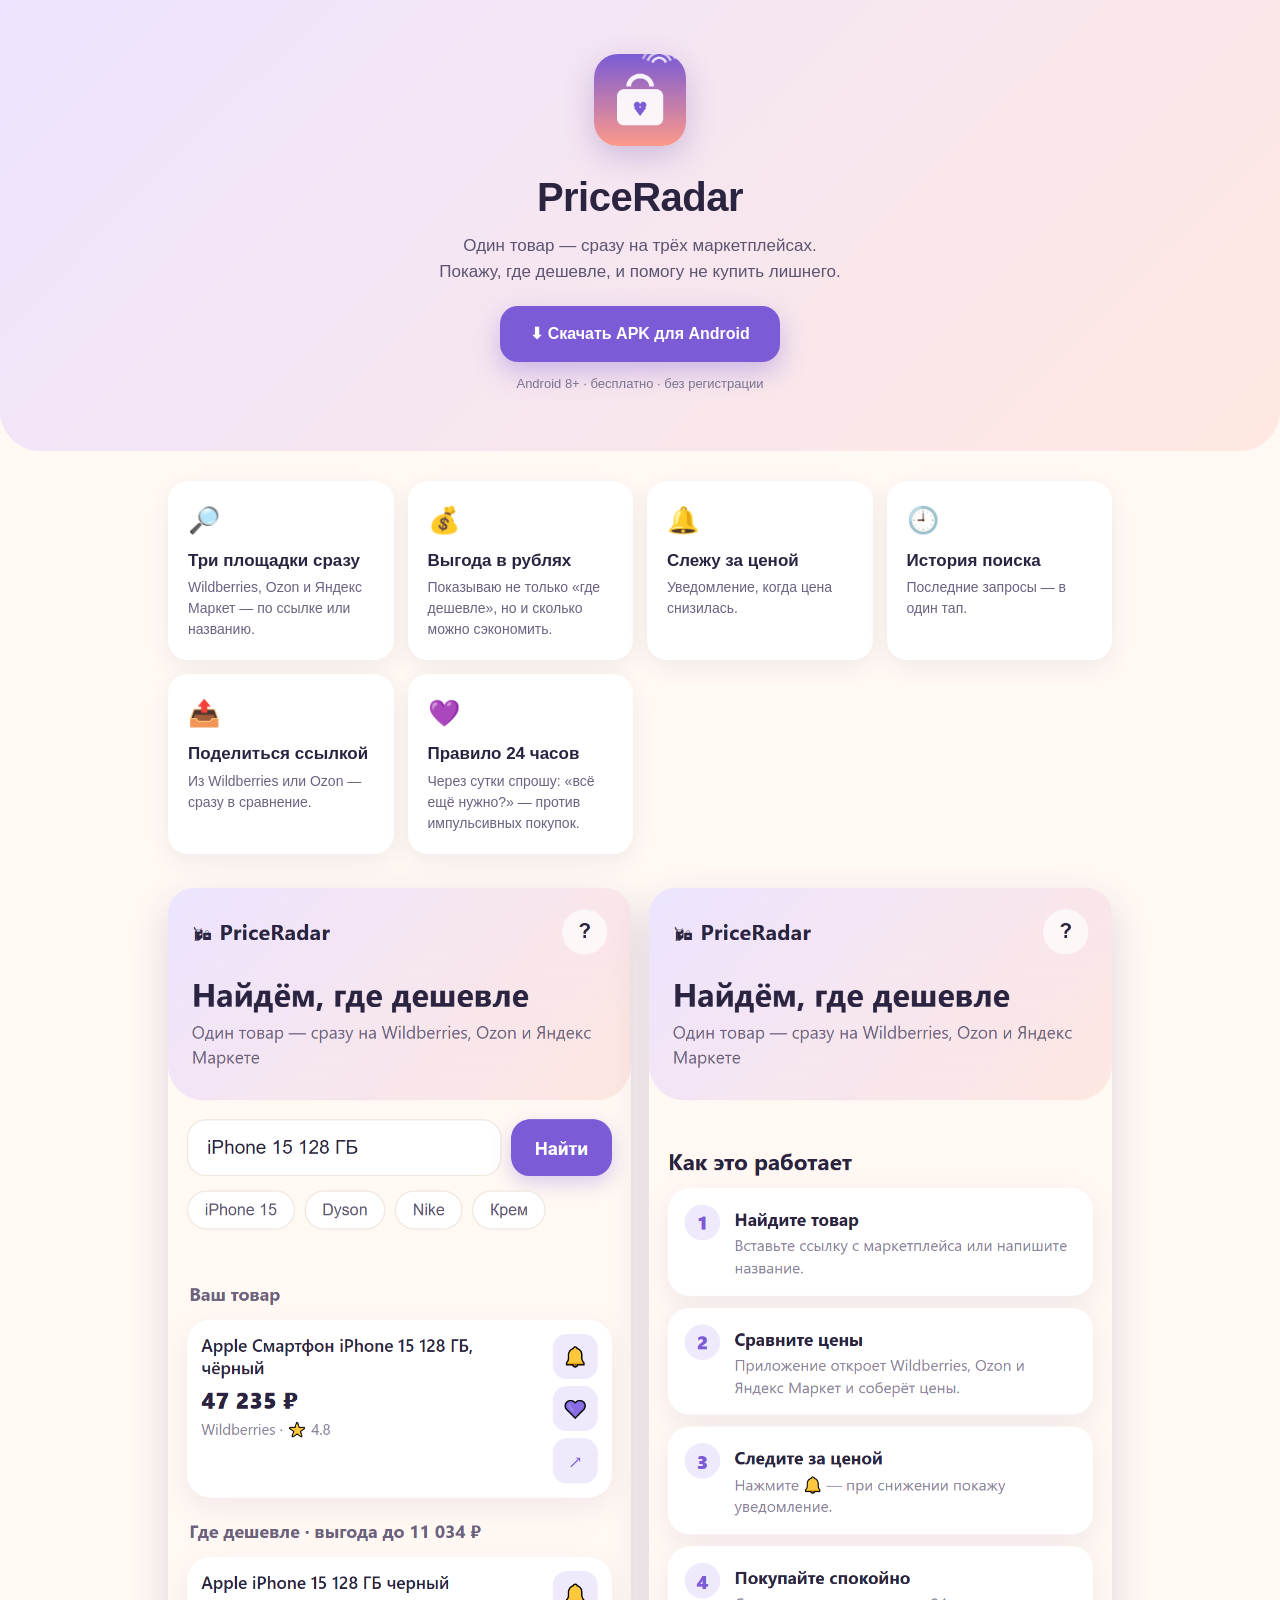
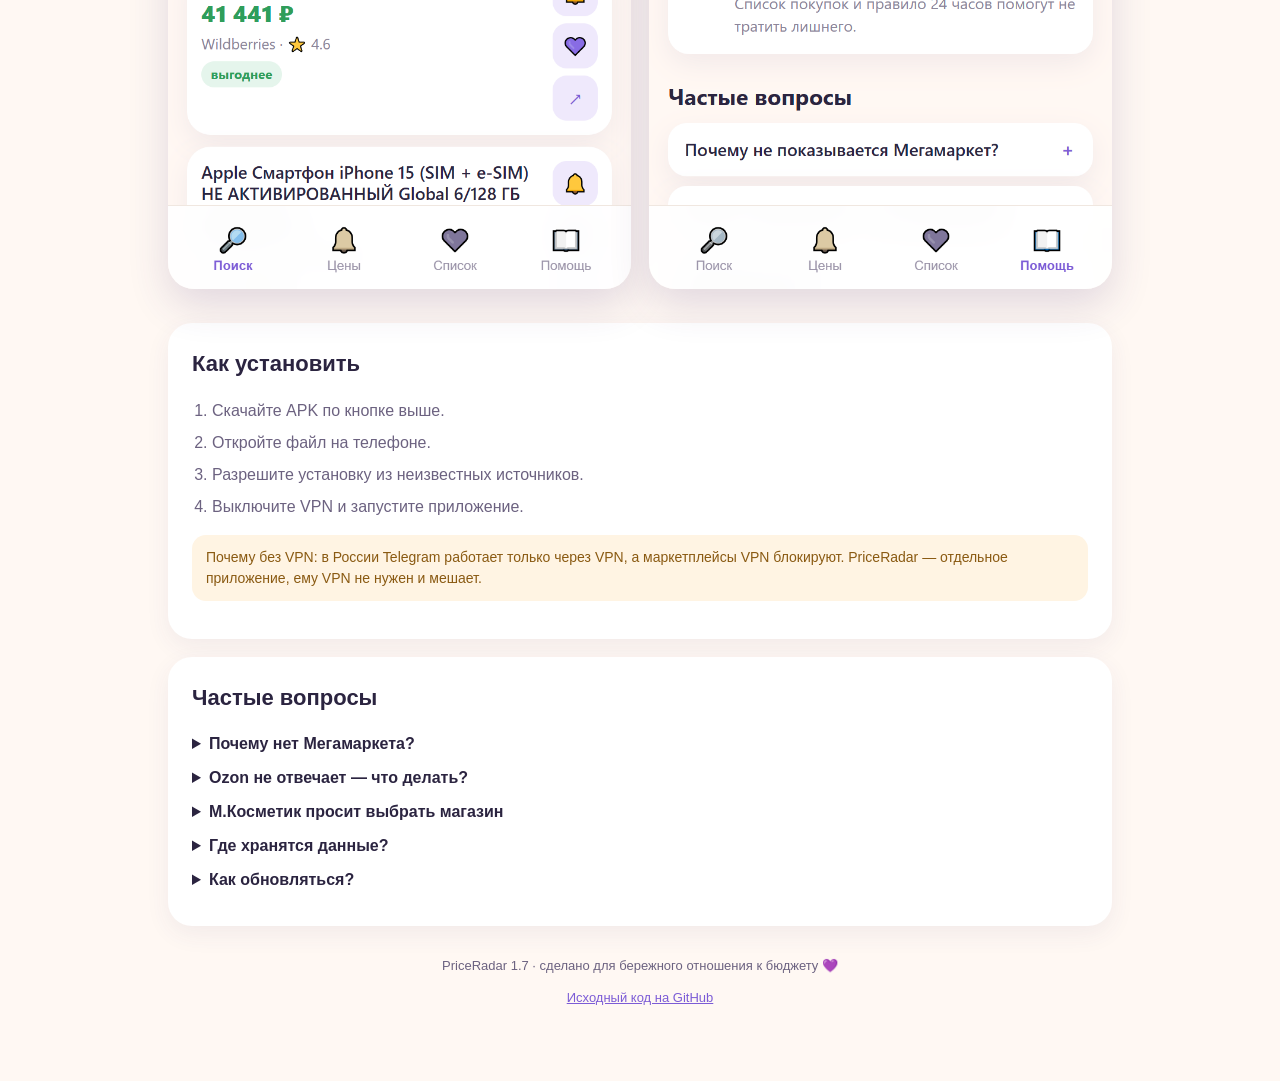
==== docs/index.html @ d528f44a "PriceRadar 1.7: ручная проверка площадки как fallback" ====
<!DOCTYPE html>
<html lang="ru">
<head>
  <meta charset="UTF-8">
  <meta name="viewport" content="width=device-width, initial-scale=1">
  <title>PriceRadar — где дешевле, без лишних покупок</title>
  <meta name="description" content="Сравнение цен на Wildberries, Ozon и Яндекс Маркете с телефона. Без сервера, без VPN, с правилом 24 часов.">
  <meta property="og:title" content="PriceRadar — где дешевле">
  <meta property="og:description" content="Сравнение цен на Wildberries, Ozon и Яндекс Маркете с телефона. Без сервера и VPN.">
  <meta property="og:image" content="icon.png">
  <link rel="icon" href="icon.png">
  <link rel="stylesheet" href="style.css">
</head>
<body>
  <header class="hero">
    <img src="icon.png" alt="" class="icon">
    <h1>PriceRadar</h1>
    <p class="tagline">Один товар — сразу на трёх маркетплейсах.<br>Покажу, где дешевле, и помогу не купить лишнего.</p>
    <a class="download" href="https://github.com/luckyvoron-tech/priceradar/releases/latest/download/PriceRadar.apk">
      ⬇ Скачать APK для Android
    </a>
    <p class="small">Android 8+ · бесплатно · без регистрации</p>
  </header>

  <main>
    <section class="features">
      <div class="feature"><span>🔎</span><h3>Три площадки сразу</h3><p>Wildberries, Ozon и Яндекс Маркет — по ссылке или названию.</p></div>
      <div class="feature"><span>💰</span><h3>Выгода в рублях</h3><p>Показываю не только «где дешевле», но и сколько можно сэкономить.</p></div>
      <div class="feature"><span>🔔</span><h3>Слежу за ценой</h3><p>Уведомление, когда цена снизилась.</p></div>
      <div class="feature"><span>🕘</span><h3>История поиска</h3><p>Последние запросы — в один тап.</p></div>
      <div class="feature"><span>📤</span><h3>Поделиться ссылкой</h3><p>Из Wildberries или Ozon — сразу в сравнение.</p></div>
      <div class="feature"><span>💜</span><h3>Правило 24 часов</h3><p>Через сутки спрошу: «всё ещё нужно?» — против импульсивных покупок.</p></div>
    </section>

    <section class="shots">
      <img src="screen-search.png" alt="Поиск и сравнение цен">
      <img src="screen-help.png" alt="Инструкция и FAQ">
    </section>

    <section class="how">
      <h2>Как установить</h2>
      <ol>
        <li>Скачайте APK по кнопке выше.</li>
        <li>Откройте файл на телефоне.</li>
        <li>Разрешите установку из неизвестных источников.</li>
        <li>Выключите VPN и запустите приложение.</li>
      </ol>
      <p class="note">Почему без VPN: в России Telegram работает только через VPN, а маркетплейсы VPN блокируют. PriceRadar — отдельное приложение, ему VPN не нужен и мешает.</p>
    </section>

    <section class="faq">
      <h2>Частые вопросы</h2>
      <details><summary>Почему нет Мегамаркета?</summary><p>Он почти всегда отдаёт капчу. Показываю только площадки, которые ответили.</p></details>
      <details><summary>Ozon не отвечает — что делать?</summary><p>У Ozon бывает антибот. Подождите минуту или вставьте прямую ссылку на товар.</p></details>
      <details><summary>М.Косметик просит выбрать магазин</summary><p>Цены и наличие зависят от магазина. В приложении: «Помощь» → «Выбрать магазин», укажите ближайший — приложение запомнит.</p></details>
      <details><summary>Где хранятся данные?</summary><p>Только на телефоне. Нет аккаунта, сервера и аналитики.</p></details>
      <details><summary>Как обновляться?</summary><p>Скачайте новый APK с этой страницы — данные сохранятся, ключ подписи тот же.</p></details>
    </section>

    <footer>
      <p>PriceRadar 1.7 · сделано для бережного отношения к бюджету 💜</p>
      <p><a href="https://github.com/luckyvoron-tech/priceradar">Исходный код на GitHub</a></p>
    </footer>
  </main>
</body>
</html>
---- docs/style.css ----
:root {
  --ink: #2B2440;
  --muted: #6C6280;
  --bg: #FFF8F3;
  --primary: #7C5CD6;
  --accent: #FF9A8B;
  --card: #fff;
}
* { box-sizing: border-box; }
body {
  margin: 0;
  background: var(--bg);
  color: var(--ink);
  font-family: -apple-system, BlinkMacSystemFont, "Segoe UI", Roboto, Arial, sans-serif;
  line-height: 1.5;
}
.hero {
  text-align: center;
  padding: 54px 20px 44px;
  background: linear-gradient(135deg, #EDE4FF 0%, #FFE8E1 100%);
  border-radius: 0 0 40px 40px;
}
.icon { width: 92px; height: 92px; border-radius: 24px; box-shadow: 0 10px 30px rgba(90, 60, 160, .25); }
h1 { margin: 14px 0 6px; font-size: 40px; letter-spacing: -.5px; }
.tagline { margin: 0 auto 22px; max-width: 520px; color: #5C5470; font-size: 17px; }
.download {
  display: inline-block;
  background: var(--primary);
  color: #fff;
  text-decoration: none;
  font-weight: 700;
  padding: 16px 30px;
  border-radius: 18px;
  box-shadow: 0 10px 26px rgba(124, 92, 214, .35);
}
.download:active { transform: scale(.98); }
.small { color: #7C7390; font-size: 13px; margin-top: 12px; }

main { max-width: 980px; margin: 0 auto; padding: 30px 18px 60px; }
.features {
  display: grid;
  grid-template-columns: repeat(auto-fit, minmax(210px, 1fr));
  gap: 14px;
}
.feature {
  background: var(--card);
  border-radius: 20px;
  padding: 20px;
  box-shadow: 0 8px 24px rgba(70, 50, 120, .07);
}
.feature span { font-size: 26px; }
.feature h3 { margin: 8px 0 4px; font-size: 17px; }
.feature p { margin: 0; color: var(--muted); font-size: 14px; }

.shots {
  display: grid;
  grid-template-columns: repeat(auto-fit, minmax(240px, 1fr));
  gap: 18px;
  margin: 34px 0;
}
.shots img {
  width: 100%;
  border-radius: 26px;
  box-shadow: 0 16px 40px rgba(70, 50, 120, .16);
}

.how, .faq { background: #fff; border-radius: 24px; padding: 24px; margin: 18px 0; box-shadow: 0 8px 24px rgba(70, 50, 120, .07); }
h2 { margin-top: 0; font-size: 22px; }
.how ol { padding-left: 20px; color: var(--muted); }
.how li { margin: 8px 0; }
.note { background: #FFF4E3; color: #8A5A12; padding: 12px 14px; border-radius: 14px; font-size: 14px; }
details { margin: 10px 0; }
summary { font-weight: 600; cursor: pointer; }
details p { color: var(--muted); margin: 6px 0 0; font-size: 14px; }

footer { text-align: center; color: var(--muted); font-size: 13px; margin-top: 30px; }
footer a { color: var(--primary); }
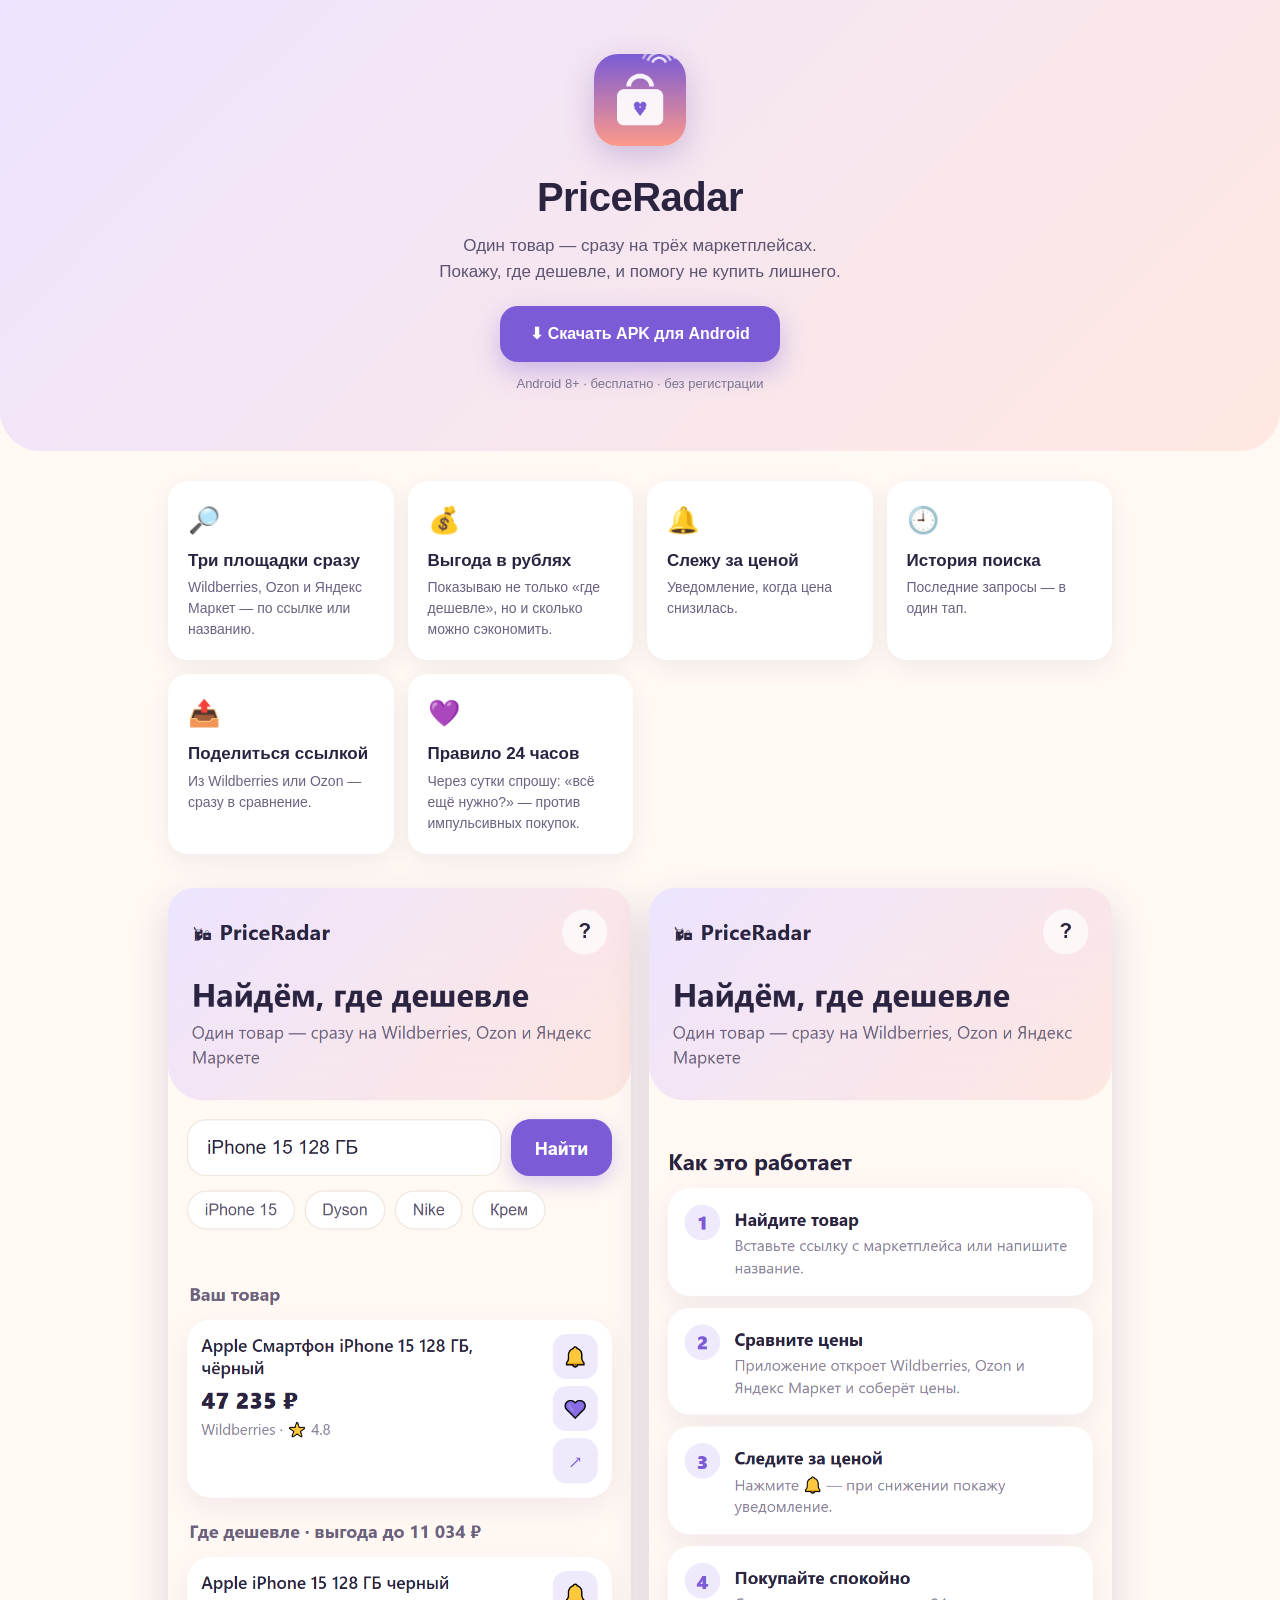
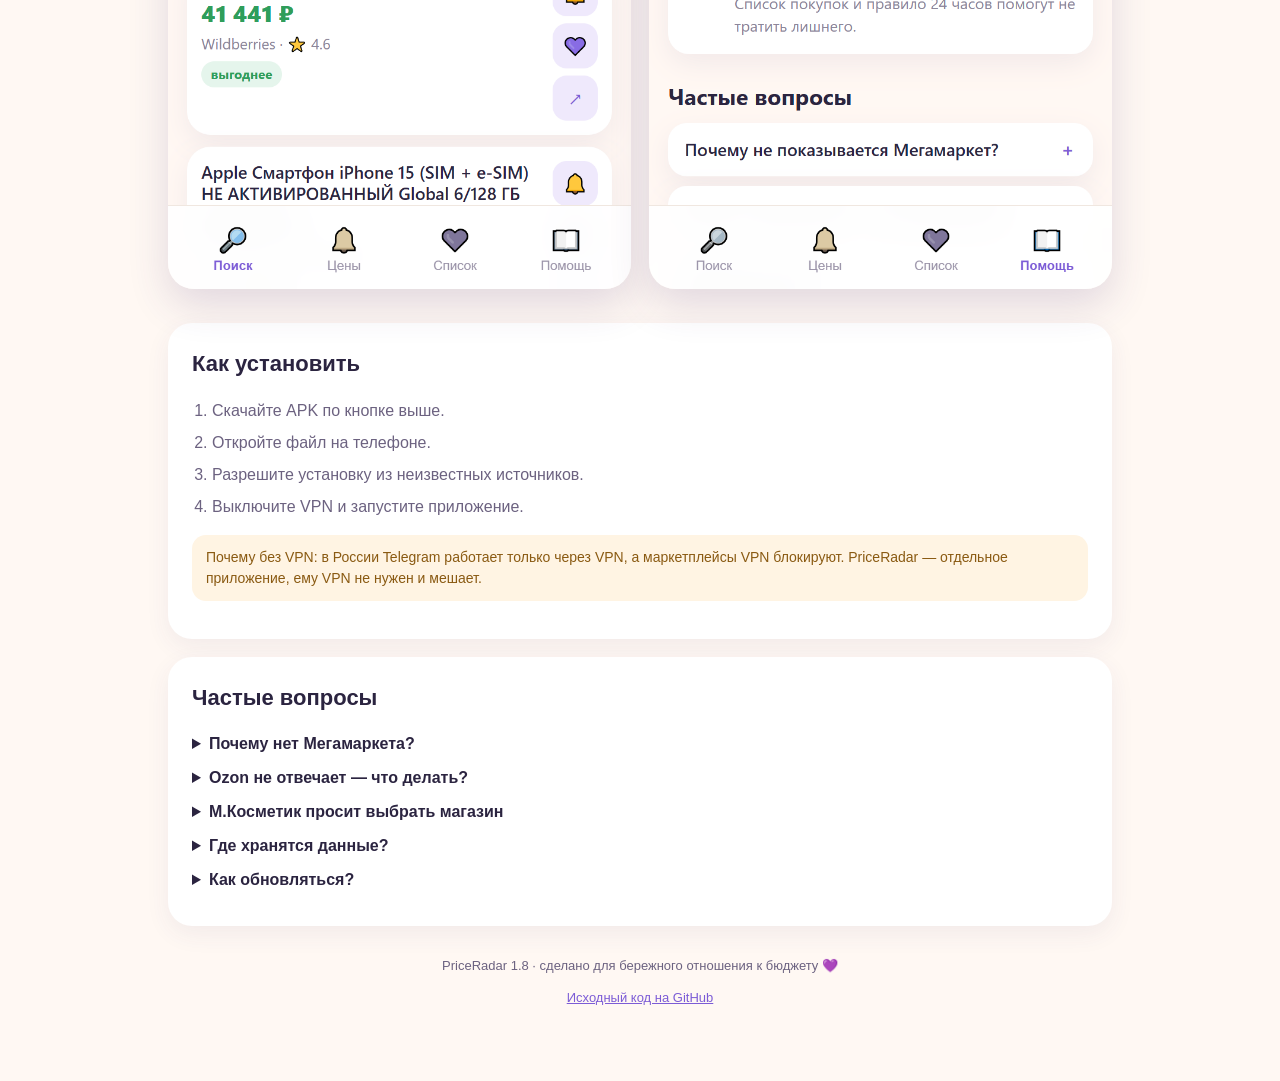
==== commit 533870a0: "PriceRadar 1.8: видимый WebView с мобильным UA, × всегда виден" ====
--- a/docs/index.html
+++ b/docs/index.html
@@ -58,7 +58,7 @@
     </section>
 
     <footer>
-      <p>PriceRadar 1.7 · сделано для бережного отношения к бюджету 💜</p>
+      <p>PriceRadar 1.8 · сделано для бережного отношения к бюджету 💜</p>
       <p><a href="https://github.com/luckyvoron-tech/priceradar">Исходный код на GitHub</a></p>
     </footer>
   </main>
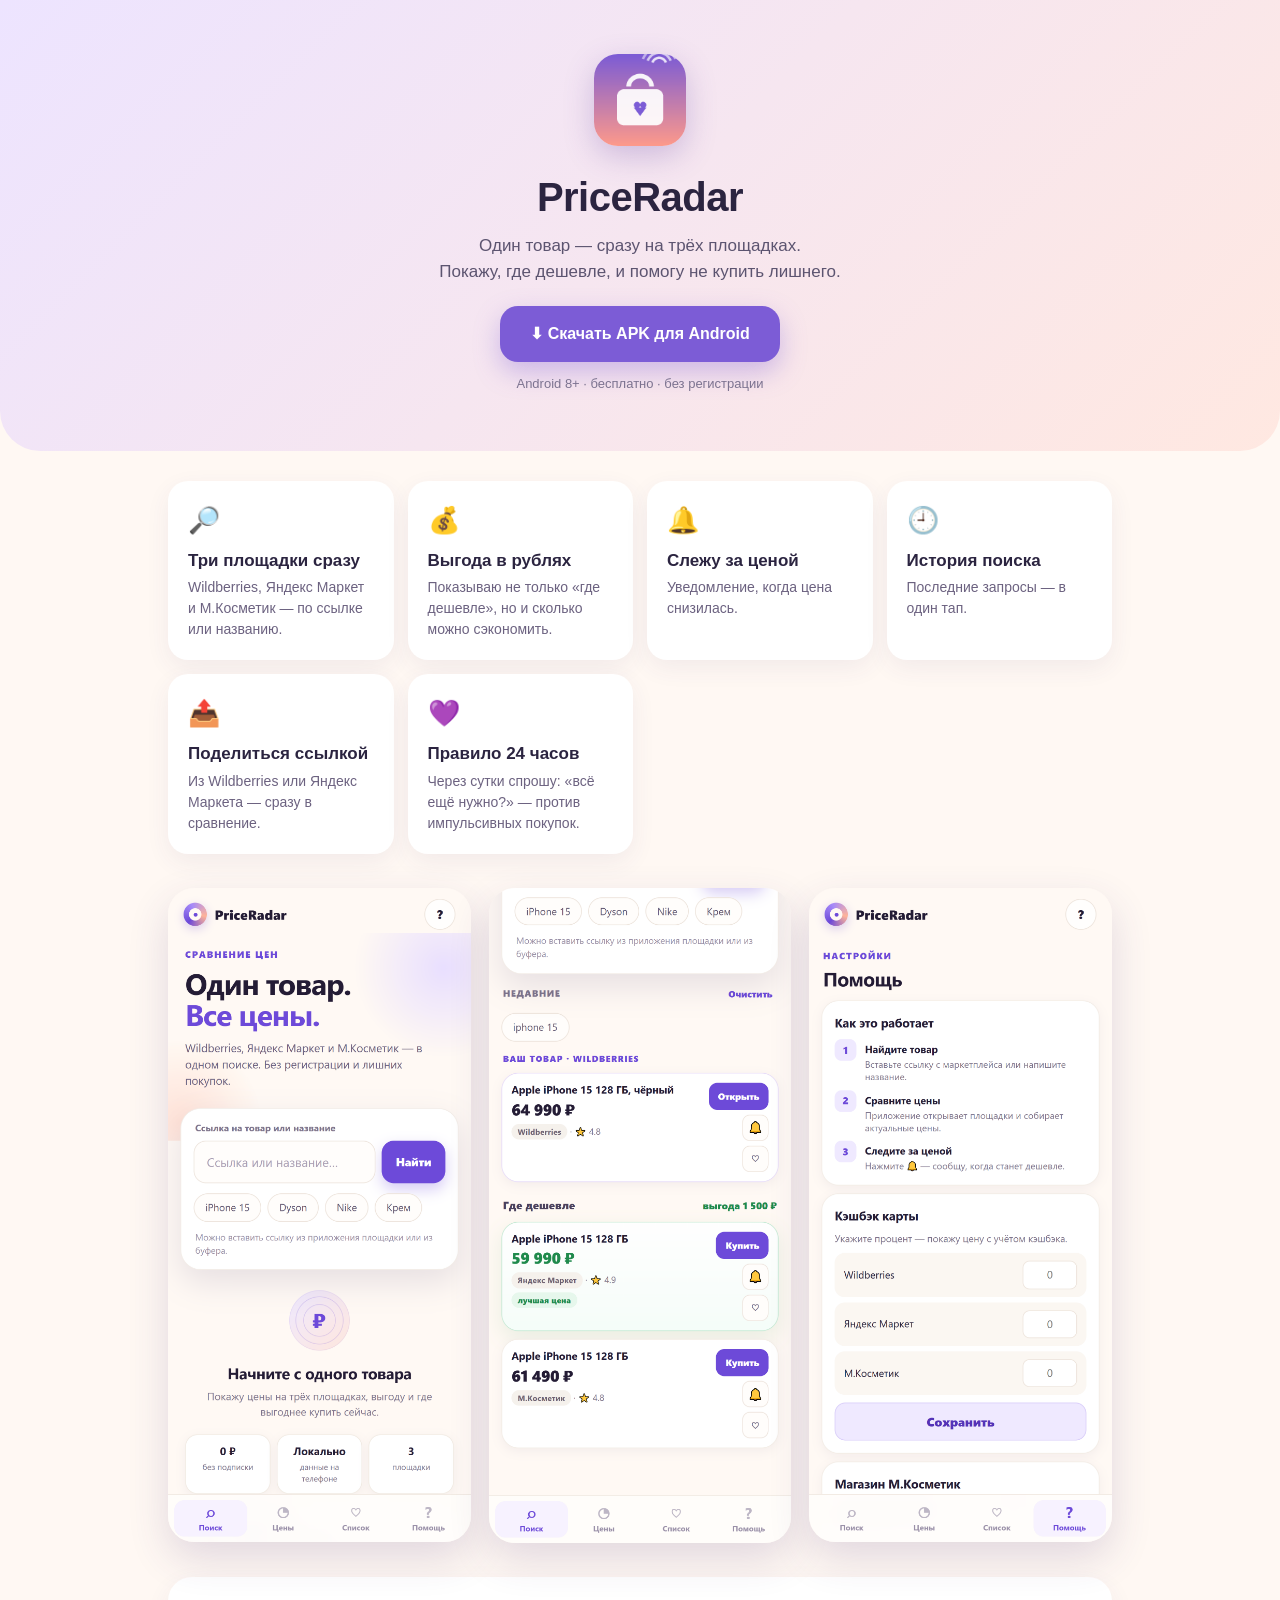
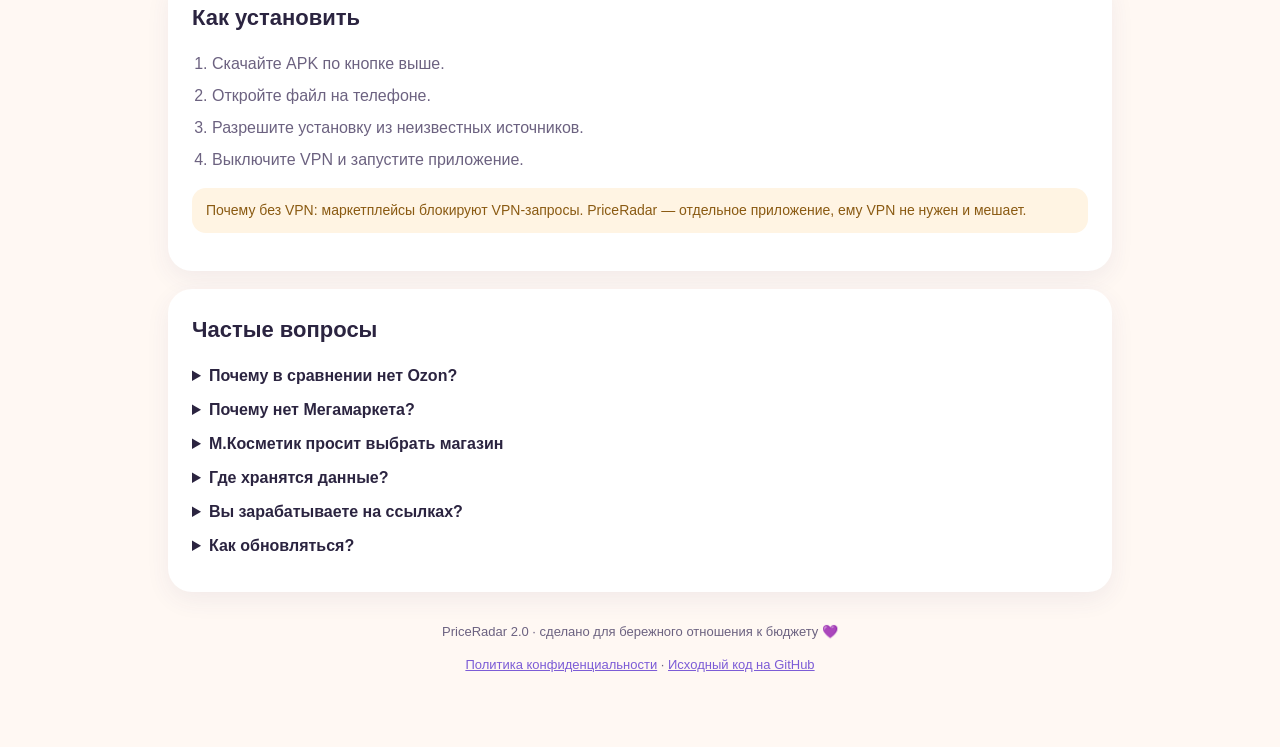
==== commit e194bbe1: "PriceRadar 2.0: публичный редизайн, партнёрский слой, политика" ====
--- a/docs/index.html
+++ b/docs/index.html
@@ -4,9 +4,9 @@
   <meta charset="UTF-8">
   <meta name="viewport" content="width=device-width, initial-scale=1">
   <title>PriceRadar — где дешевле, без лишних покупок</title>
-  <meta name="description" content="Сравнение цен на Wildberries, Ozon и Яндекс Маркете с телефона. Без сервера, без VPN, с правилом 24 часов.">
+  <meta name="description" content="Сравнение цен на Wildberries, Яндекс Маркете и М.Косметик с телефона. Без регистрации, сервера и VPN.">
   <meta property="og:title" content="PriceRadar — где дешевле">
-  <meta property="og:description" content="Сравнение цен на Wildberries, Ozon и Яндекс Маркете с телефона. Без сервера и VPN.">
+  <meta property="og:description" content="Один товар — сразу на трёх площадках. Сравнение цен, слежение и список желаний.">
   <meta property="og:image" content="icon.png">
   <link rel="icon" href="icon.png">
   <link rel="stylesheet" href="style.css">
@@ -15,7 +15,7 @@
   <header class="hero">
     <img src="icon.png" alt="" class="icon">
     <h1>PriceRadar</h1>
-    <p class="tagline">Один товар — сразу на трёх маркетплейсах.<br>Покажу, где дешевле, и помогу не купить лишнего.</p>
+    <p class="tagline">Один товар — сразу на трёх площадках.<br>Покажу, где дешевле, и помогу не купить лишнего.</p>
     <a class="download" href="https://github.com/luckyvoron-tech/priceradar/releases/latest/download/PriceRadar.apk">
       ⬇ Скачать APK для Android
     </a>
@@ -24,17 +24,18 @@
 
   <main>
     <section class="features">
-      <div class="feature"><span>🔎</span><h3>Три площадки сразу</h3><p>Wildberries, Ozon и Яндекс Маркет — по ссылке или названию.</p></div>
+      <div class="feature"><span>🔎</span><h3>Три площадки сразу</h3><p>Wildberries, Яндекс Маркет и М.Косметик — по ссылке или названию.</p></div>
       <div class="feature"><span>💰</span><h3>Выгода в рублях</h3><p>Показываю не только «где дешевле», но и сколько можно сэкономить.</p></div>
       <div class="feature"><span>🔔</span><h3>Слежу за ценой</h3><p>Уведомление, когда цена снизилась.</p></div>
       <div class="feature"><span>🕘</span><h3>История поиска</h3><p>Последние запросы — в один тап.</p></div>
-      <div class="feature"><span>📤</span><h3>Поделиться ссылкой</h3><p>Из Wildberries или Ozon — сразу в сравнение.</p></div>
+      <div class="feature"><span>📤</span><h3>Поделиться ссылкой</h3><p>Из Wildberries или Яндекс Маркета — сразу в сравнение.</p></div>
       <div class="feature"><span>💜</span><h3>Правило 24 часов</h3><p>Через сутки спрошу: «всё ещё нужно?» — против импульсивных покупок.</p></div>
     </section>
 
     <section class="shots">
-      <img src="screen-search.png" alt="Поиск и сравнение цен">
-      <img src="screen-help.png" alt="Инструкция и FAQ">
+      <img src="screen-home.png" alt="Главный экран PriceRadar">
+      <img src="screen-results.png" alt="Сравнение цен">
+      <img src="screen-help.png" alt="Помощь и настройки">
     </section>
 
     <section class="how">
@@ -45,21 +46,22 @@
         <li>Разрешите установку из неизвестных источников.</li>
         <li>Выключите VPN и запустите приложение.</li>
       </ol>
-      <p class="note">Почему без VPN: в России Telegram работает только через VPN, а маркетплейсы VPN блокируют. PriceRadar — отдельное приложение, ему VPN не нужен и мешает.</p>
+      <p class="note">Почему без VPN: маркетплейсы блокируют VPN-запросы. PriceRadar — отдельное приложение, ему VPN не нужен и мешает.</p>
     </section>
 
     <section class="faq">
       <h2>Частые вопросы</h2>
+      <details><summary>Почему в сравнении нет Ozon?</summary><p>Ozon блокирует автоматические запросы из приложения. Ссылку на Ozon можно открыть, но сравнение временно недоступно — работаем над партнёрским источником цен.</p></details>
       <details><summary>Почему нет Мегамаркета?</summary><p>Он почти всегда отдаёт капчу. Показываю только площадки, которые ответили.</p></details>
-      <details><summary>Ozon не отвечает — что делать?</summary><p>У Ozon бывает антибот. Подождите минуту или вставьте прямую ссылку на товар.</p></details>
       <details><summary>М.Косметик просит выбрать магазин</summary><p>Цены и наличие зависят от магазина. В приложении: «Помощь» → «Выбрать магазин», укажите ближайший — приложение запомнит.</p></details>
       <details><summary>Где хранятся данные?</summary><p>Только на телефоне. Нет аккаунта, сервера и аналитики.</p></details>
+      <details><summary>Вы зарабатываете на ссылках?</summary><p>Если в приложении появятся партнёрские ссылки, цена для вас не изменится, а ссылки будут помечены. Сейчас сравнение и переходы идут напрямую на площадки.</p></details>
       <details><summary>Как обновляться?</summary><p>Скачайте новый APK с этой страницы — данные сохранятся, ключ подписи тот же.</p></details>
     </section>
 
     <footer>
-      <p>PriceRadar 1.8 · сделано для бережного отношения к бюджету 💜</p>
-      <p><a href="https://github.com/luckyvoron-tech/priceradar">Исходный код на GitHub</a></p>
+      <p>PriceRadar 2.0 · сделано для бережного отношения к бюджету 💜</p>
+      <p><a href="privacy.html">Политика конфиденциальности</a> · <a href="https://github.com/luckyvoron-tech/priceradar">Исходный код на GitHub</a></p>
     </footer>
   </main>
 </body>
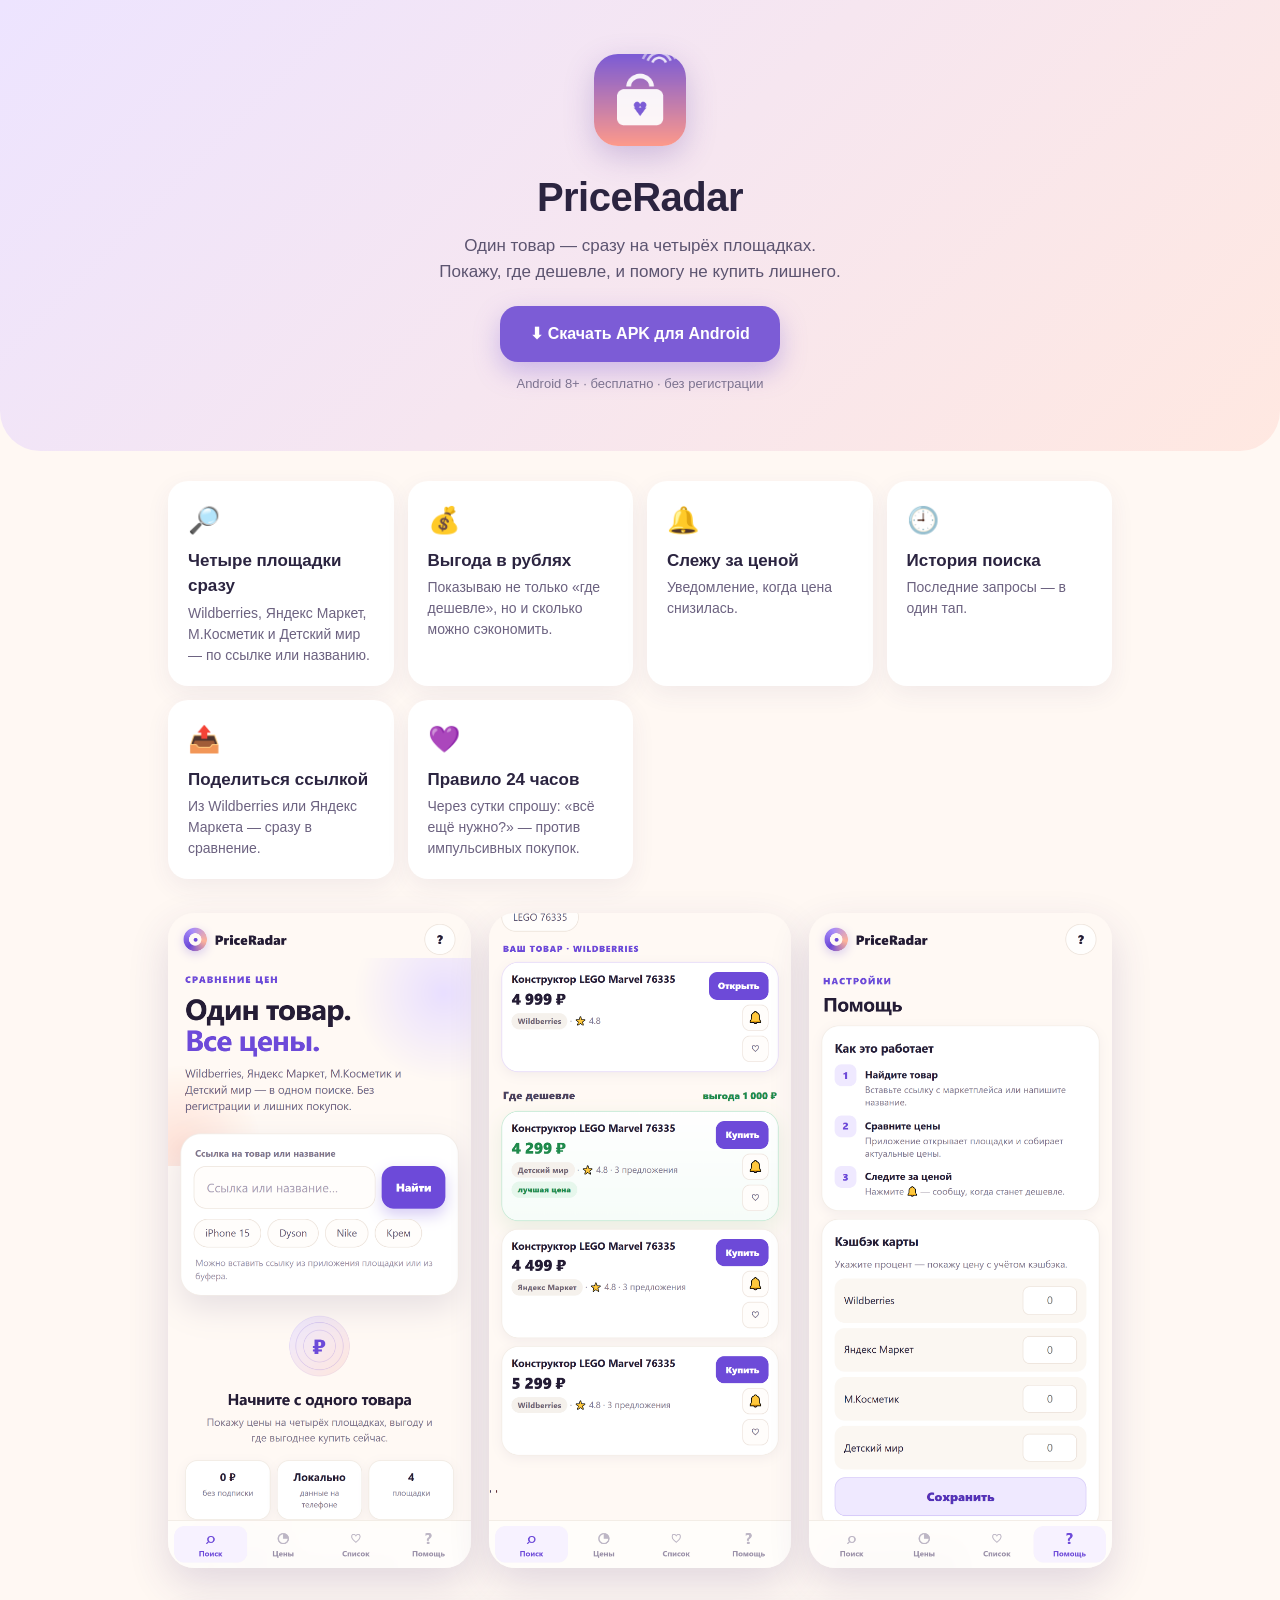
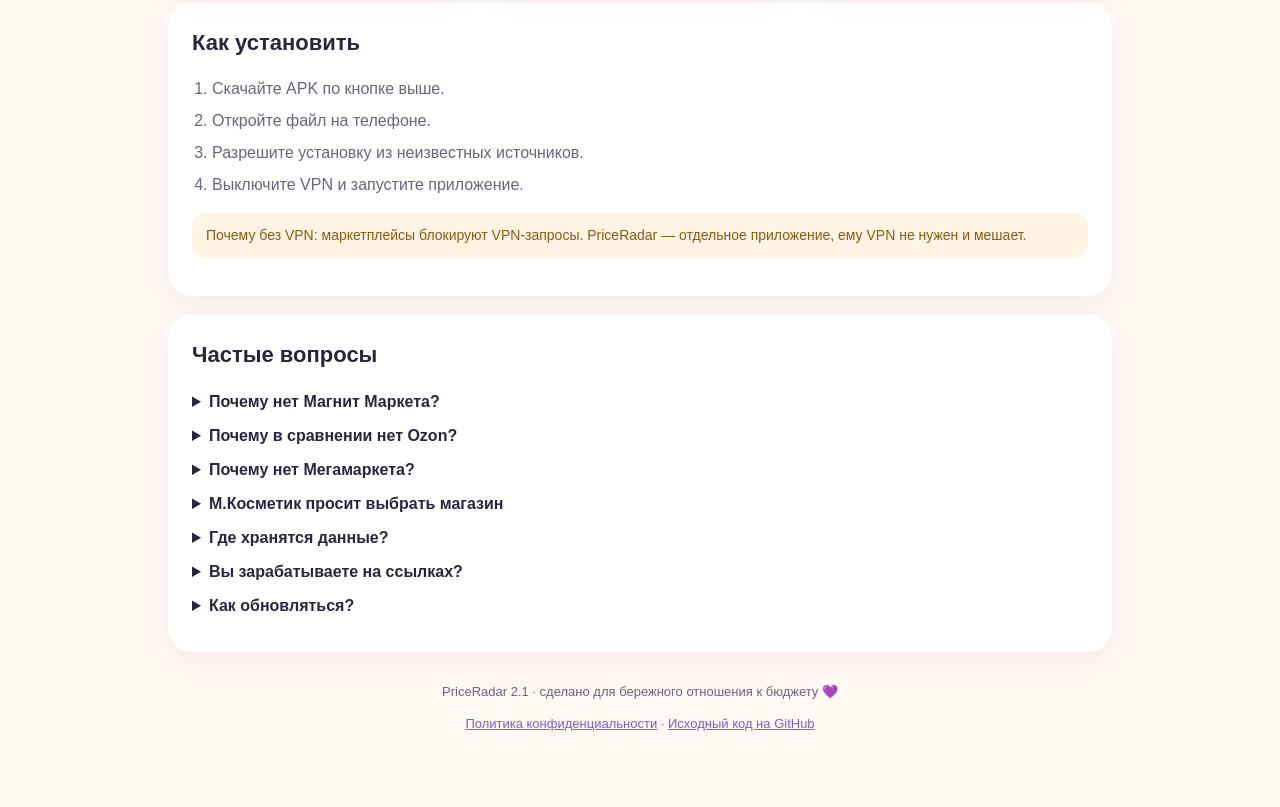
==== commit b08e52c2: "PriceRadar 2.1: Детский мир, цена-цель, счётчик предложений" ====
--- a/docs/index.html
+++ b/docs/index.html
@@ -4,9 +4,9 @@
   <meta charset="UTF-8">
   <meta name="viewport" content="width=device-width, initial-scale=1">
   <title>PriceRadar — где дешевле, без лишних покупок</title>
-  <meta name="description" content="Сравнение цен на Wildberries, Яндекс Маркете и М.Косметик с телефона. Без регистрации, сервера и VPN.">
+  <meta name="description" content="Сравнение цен на Wildberries, Яндекс Маркете, М.Косметик и Детском мире с телефона. Без регистрации, сервера и VPN.">
   <meta property="og:title" content="PriceRadar — где дешевле">
-  <meta property="og:description" content="Один товар — сразу на трёх площадках. Сравнение цен, слежение и список желаний.">
+  <meta property="og:description" content="Один товар — сразу на четырёх площадках. Сравнение цен, слежение и список желаний.">
   <meta property="og:image" content="icon.png">
   <link rel="icon" href="icon.png">
   <link rel="stylesheet" href="style.css">
@@ -15,7 +15,7 @@
   <header class="hero">
     <img src="icon.png" alt="" class="icon">
     <h1>PriceRadar</h1>
-    <p class="tagline">Один товар — сразу на трёх площадках.<br>Покажу, где дешевле, и помогу не купить лишнего.</p>
+    <p class="tagline">Один товар — сразу на четырёх площадках.<br>Покажу, где дешевле, и помогу не купить лишнего.</p>
     <a class="download" href="https://github.com/luckyvoron-tech/priceradar/releases/latest/download/PriceRadar.apk">
       ⬇ Скачать APK для Android
     </a>
@@ -24,7 +24,7 @@
 
   <main>
     <section class="features">
-      <div class="feature"><span>🔎</span><h3>Три площадки сразу</h3><p>Wildberries, Яндекс Маркет и М.Косметик — по ссылке или названию.</p></div>
+      <div class="feature"><span>🔎</span><h3>Четыре площадки сразу</h3><p>Wildberries, Яндекс Маркет, М.Косметик и Детский мир — по ссылке или названию.</p></div>
       <div class="feature"><span>💰</span><h3>Выгода в рублях</h3><p>Показываю не только «где дешевле», но и сколько можно сэкономить.</p></div>
       <div class="feature"><span>🔔</span><h3>Слежу за ценой</h3><p>Уведомление, когда цена снизилась.</p></div>
       <div class="feature"><span>🕘</span><h3>История поиска</h3><p>Последние запросы — в один тап.</p></div>
@@ -51,6 +51,7 @@
 
     <section class="faq">
       <h2>Частые вопросы</h2>
+      <details><summary>Почему нет Магнит Маркета?</summary><p>Магнит Маркет закрыл основную витрину 6 сентября 2026 года. Из группы Магнит остаётся М.Косметик.</p></details>
       <details><summary>Почему в сравнении нет Ozon?</summary><p>Ozon блокирует автоматические запросы из приложения. Ссылку на Ozon можно открыть, но сравнение временно недоступно — работаем над партнёрским источником цен.</p></details>
       <details><summary>Почему нет Мегамаркета?</summary><p>Он почти всегда отдаёт капчу. Показываю только площадки, которые ответили.</p></details>
       <details><summary>М.Косметик просит выбрать магазин</summary><p>Цены и наличие зависят от магазина. В приложении: «Помощь» → «Выбрать магазин», укажите ближайший — приложение запомнит.</p></details>
@@ -60,7 +61,7 @@
     </section>
 
     <footer>
-      <p>PriceRadar 2.0 · сделано для бережного отношения к бюджету 💜</p>
+      <p>PriceRadar 2.1 · сделано для бережного отношения к бюджету 💜</p>
       <p><a href="privacy.html">Политика конфиденциальности</a> · <a href="https://github.com/luckyvoron-tech/priceradar">Исходный код на GitHub</a></p>
     </footer>
   </main>
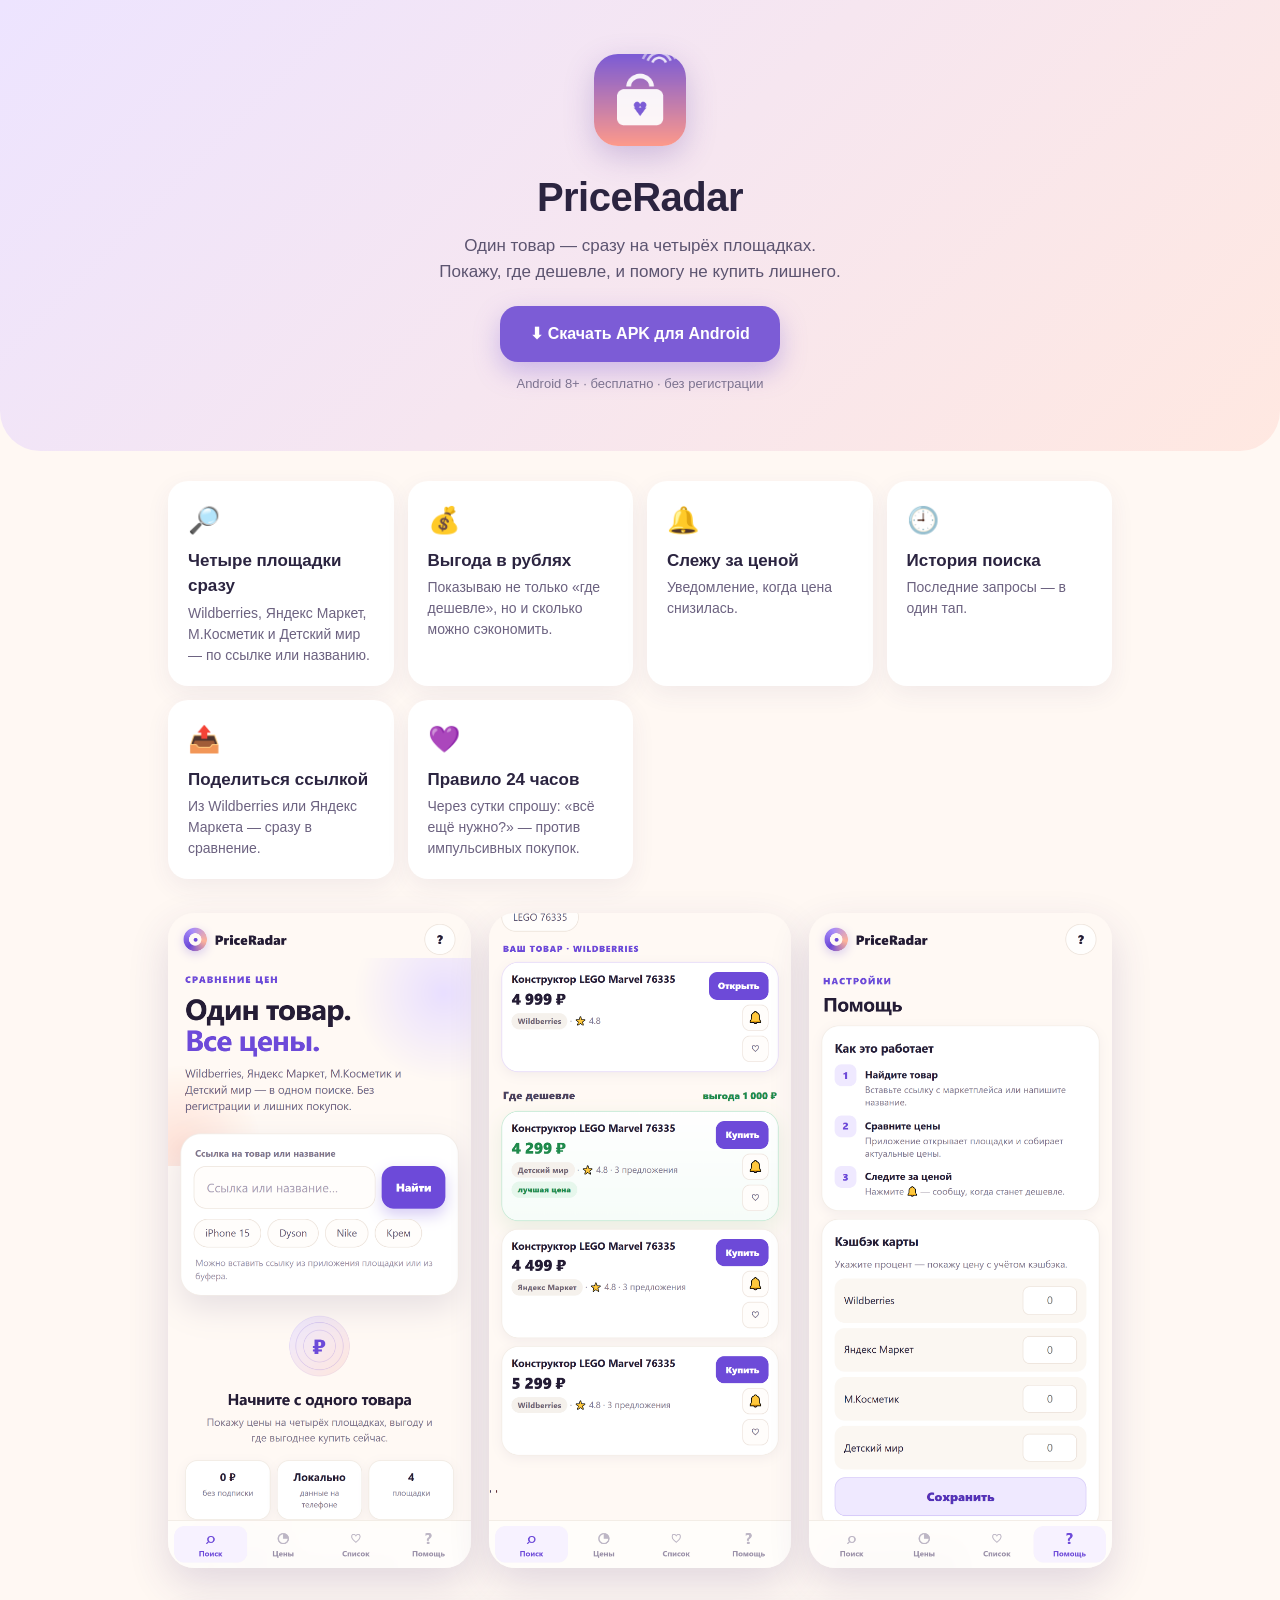
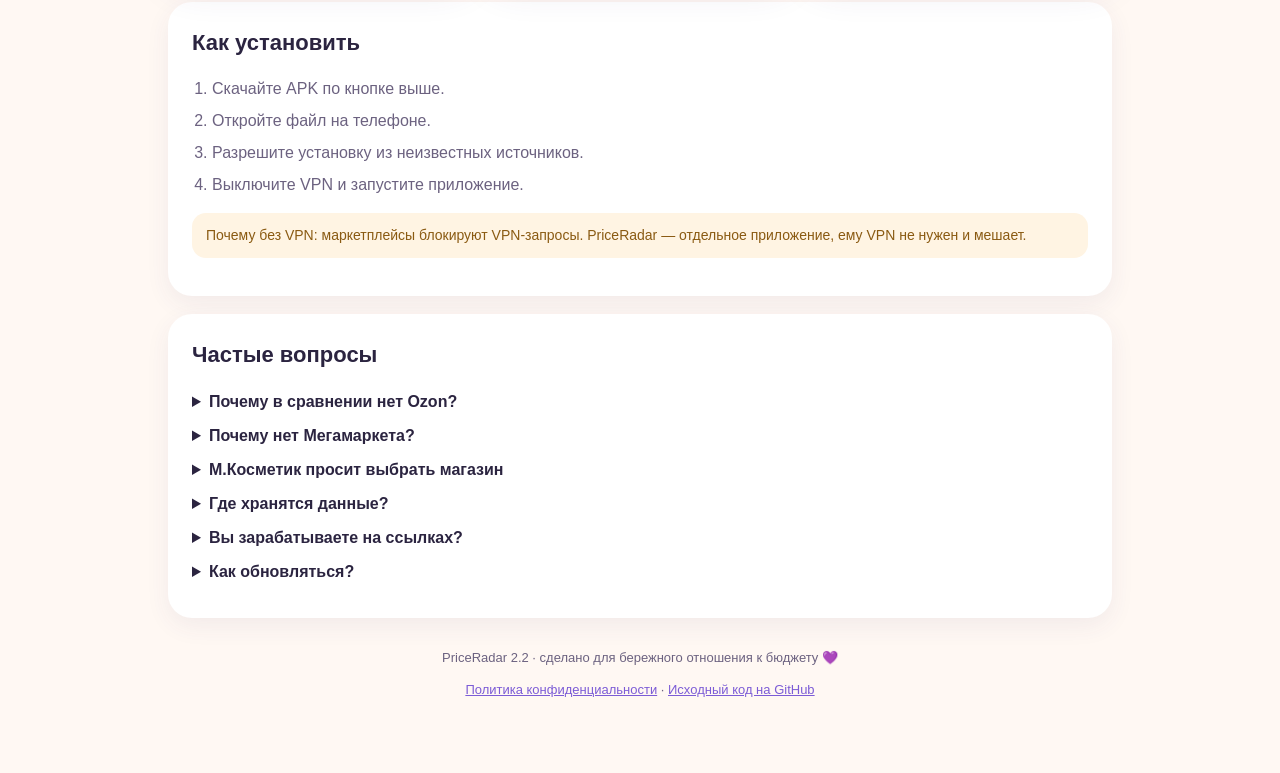
==== commit 7860574e: "PriceRadar 2.2: без лишних упоминаний, обновлён лендинг" ====
--- a/docs/index.html
+++ b/docs/index.html
@@ -51,7 +51,6 @@
 
     <section class="faq">
       <h2>Частые вопросы</h2>
-      <details><summary>Почему нет Магнит Маркета?</summary><p>Магнит Маркет закрыл основную витрину 6 сентября 2026 года. Из группы Магнит остаётся М.Косметик.</p></details>
       <details><summary>Почему в сравнении нет Ozon?</summary><p>Ozon блокирует автоматические запросы из приложения. Ссылку на Ozon можно открыть, но сравнение временно недоступно — работаем над партнёрским источником цен.</p></details>
       <details><summary>Почему нет Мегамаркета?</summary><p>Он почти всегда отдаёт капчу. Показываю только площадки, которые ответили.</p></details>
       <details><summary>М.Косметик просит выбрать магазин</summary><p>Цены и наличие зависят от магазина. В приложении: «Помощь» → «Выбрать магазин», укажите ближайший — приложение запомнит.</p></details>
@@ -61,7 +60,7 @@
     </section>
 
     <footer>
-      <p>PriceRadar 2.1 · сделано для бережного отношения к бюджету 💜</p>
+      <p>PriceRadar 2.2 · сделано для бережного отношения к бюджету 💜</p>
       <p><a href="privacy.html">Политика конфиденциальности</a> · <a href="https://github.com/luckyvoron-tech/priceradar">Исходный код на GitHub</a></p>
     </footer>
   </main>
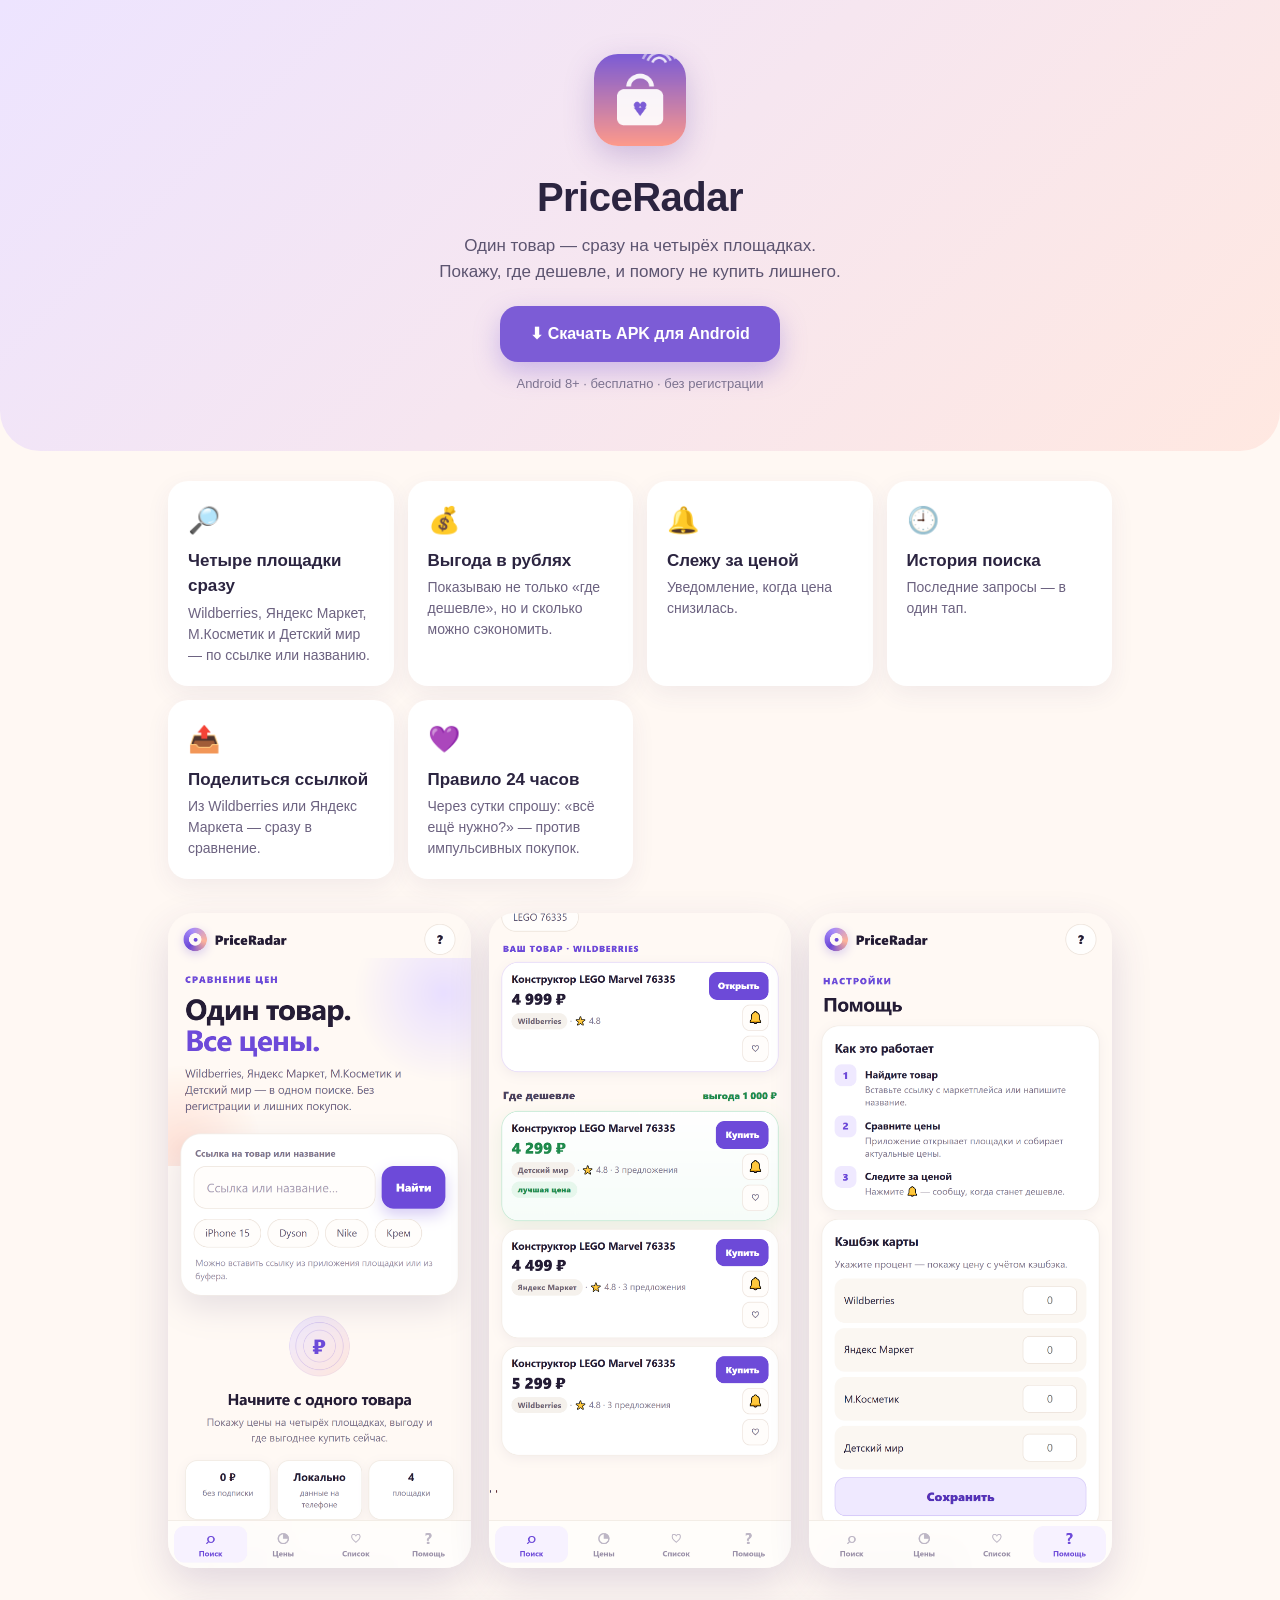
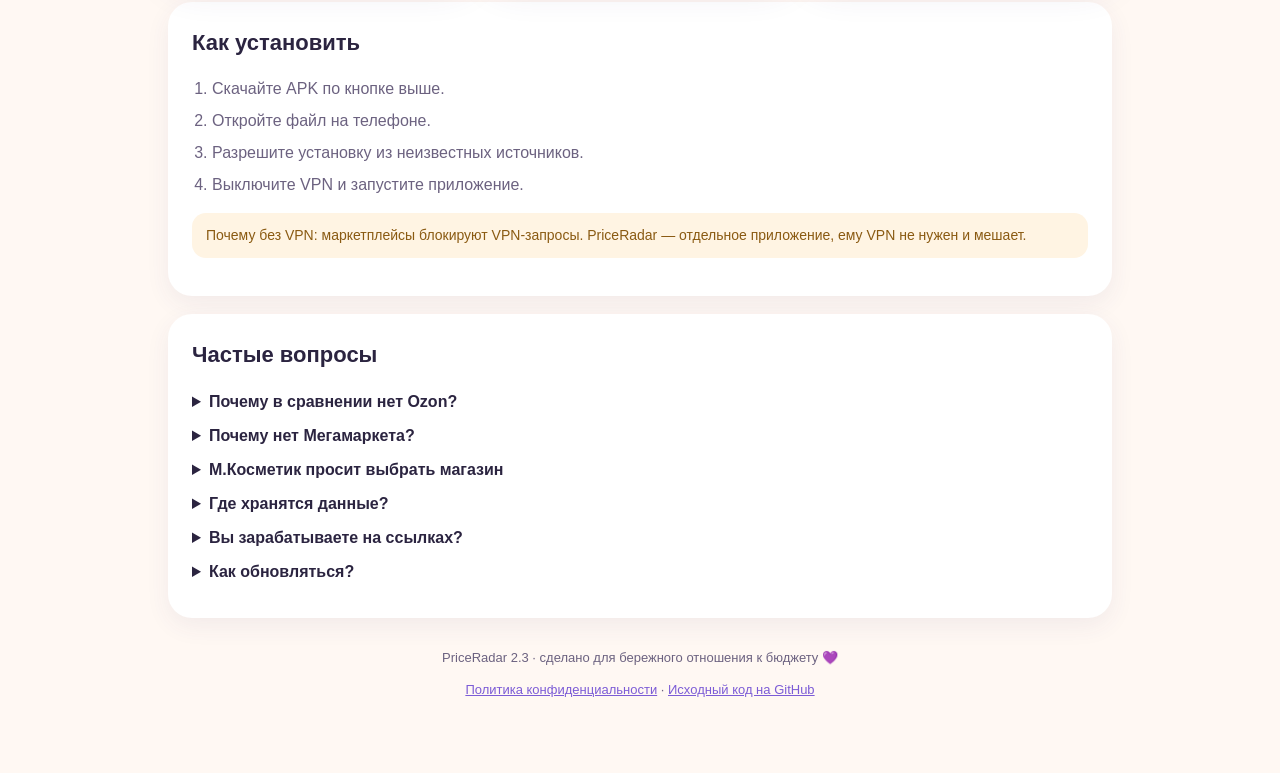
==== commit b040b5e1: "PriceRadar 2.3: город и статус магазина" ====
--- a/docs/index.html
+++ b/docs/index.html
@@ -60,7 +60,7 @@
     </section>
 
     <footer>
-      <p>PriceRadar 2.2 · сделано для бережного отношения к бюджету 💜</p>
+      <p>PriceRadar 2.3 · сделано для бережного отношения к бюджету 💜</p>
       <p><a href="privacy.html">Политика конфиденциальности</a> · <a href="https://github.com/luckyvoron-tech/priceradar">Исходный код на GitHub</a></p>
     </footer>
   </main>
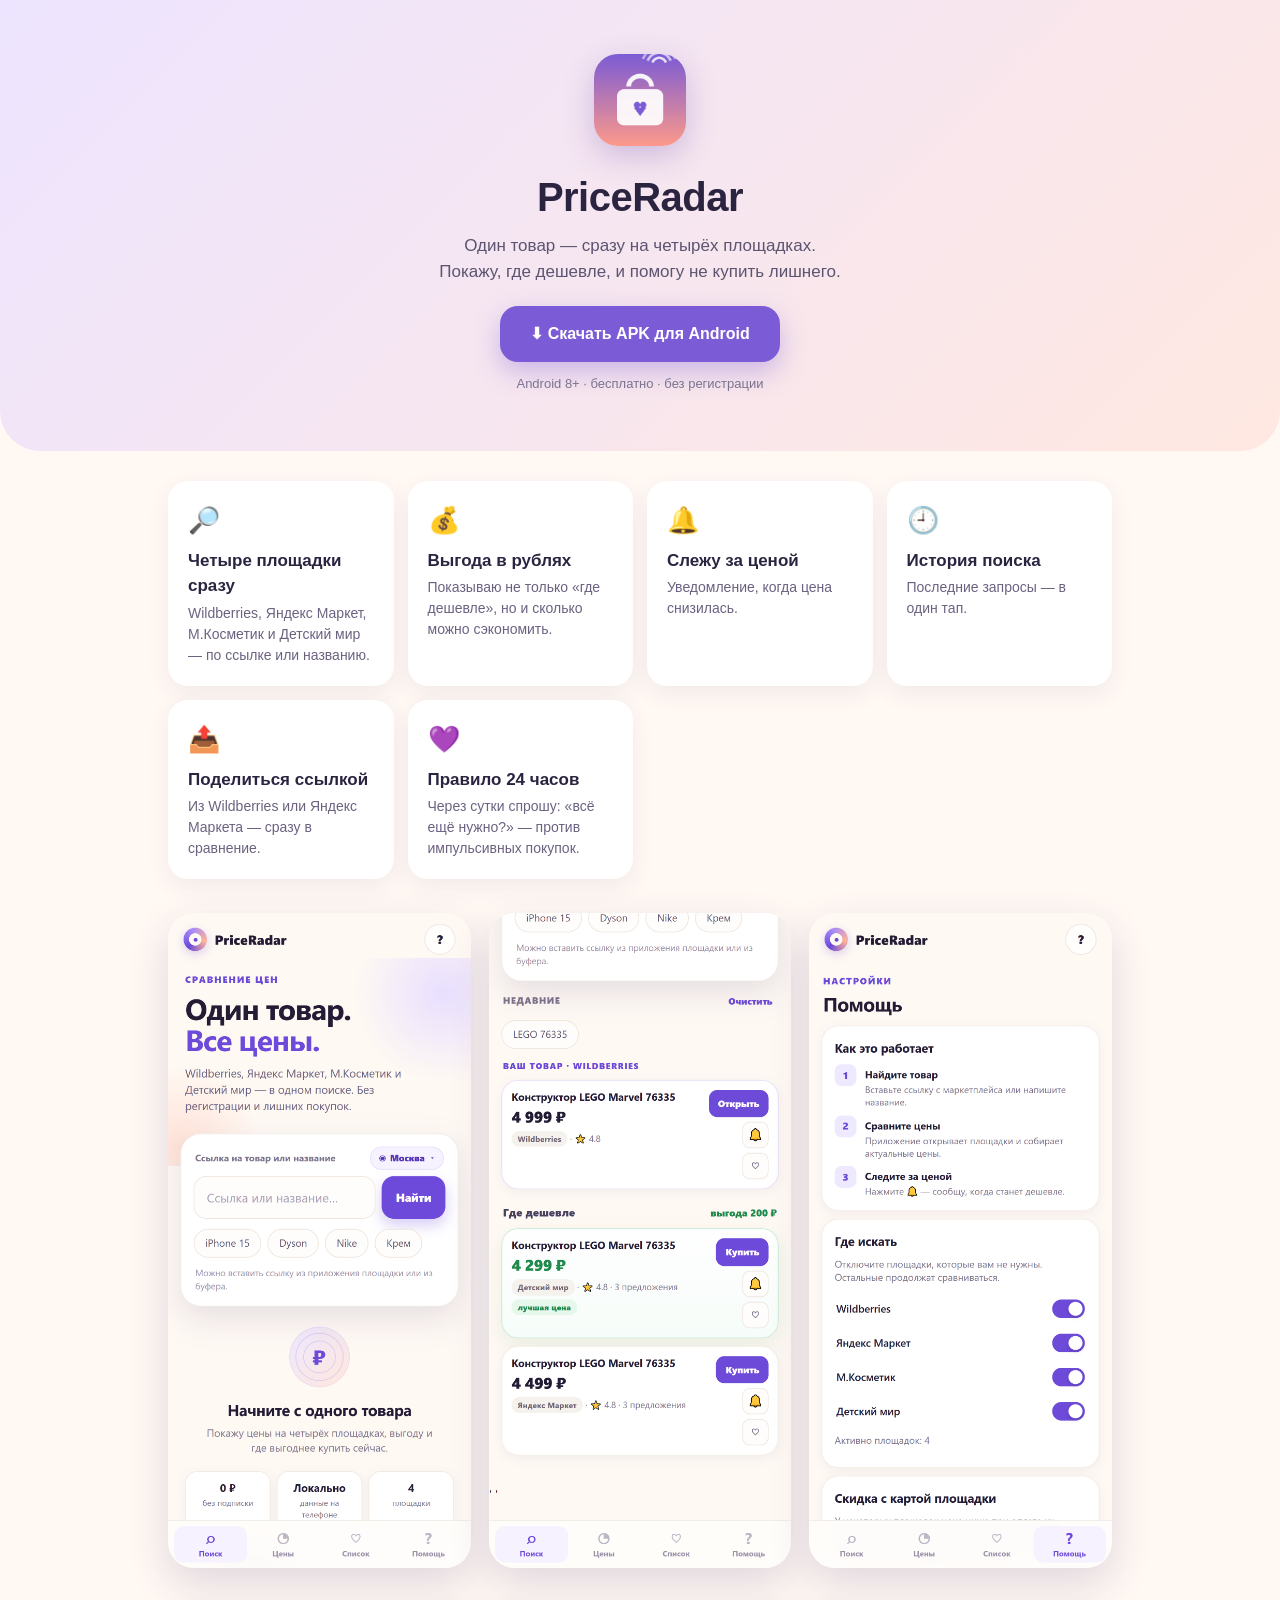
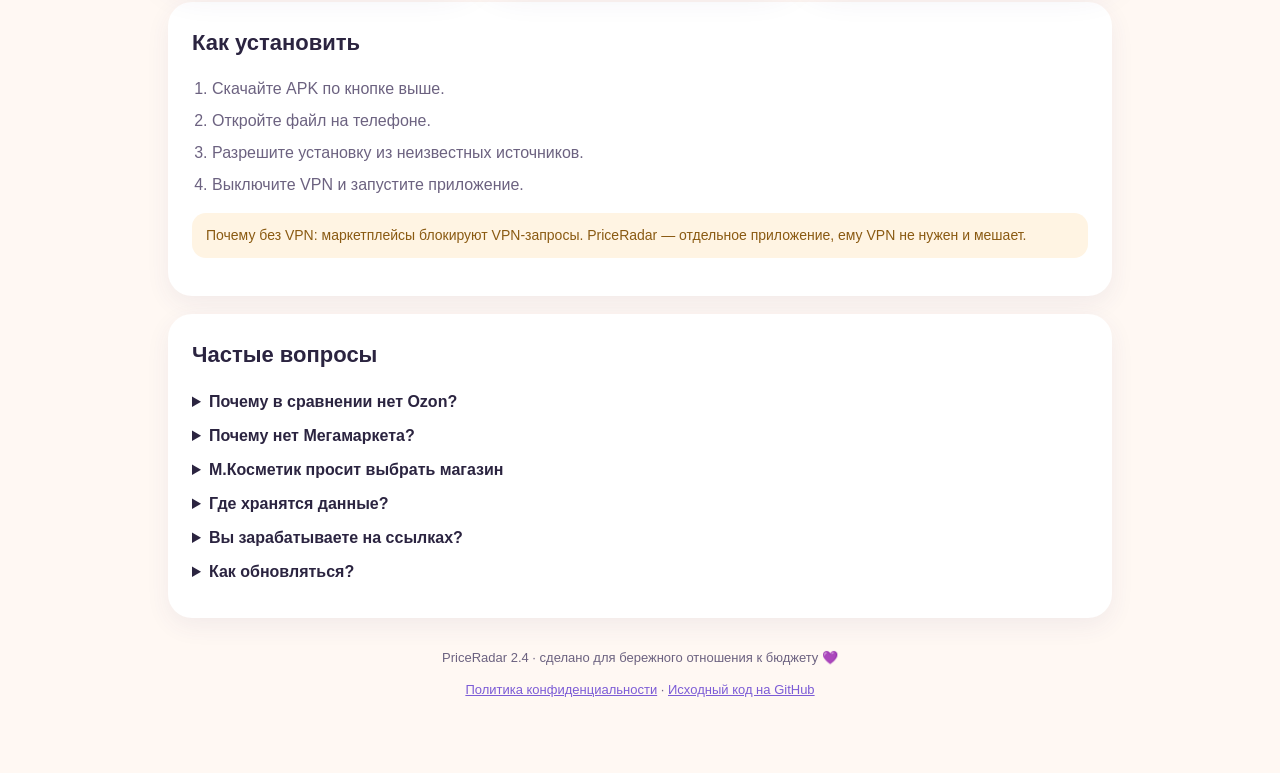
==== commit 7d89e315: "PriceRadar 2.4: выбор площадок и скидка по карте" ====
--- a/docs/index.html
+++ b/docs/index.html
@@ -60,7 +60,7 @@
     </section>
 
     <footer>
-      <p>PriceRadar 2.3 · сделано для бережного отношения к бюджету 💜</p>
+      <p>PriceRadar 2.4 · сделано для бережного отношения к бюджету 💜</p>
       <p><a href="privacy.html">Политика конфиденциальности</a> · <a href="https://github.com/luckyvoron-tech/priceradar">Исходный код на GitHub</a></p>
     </footer>
   </main>
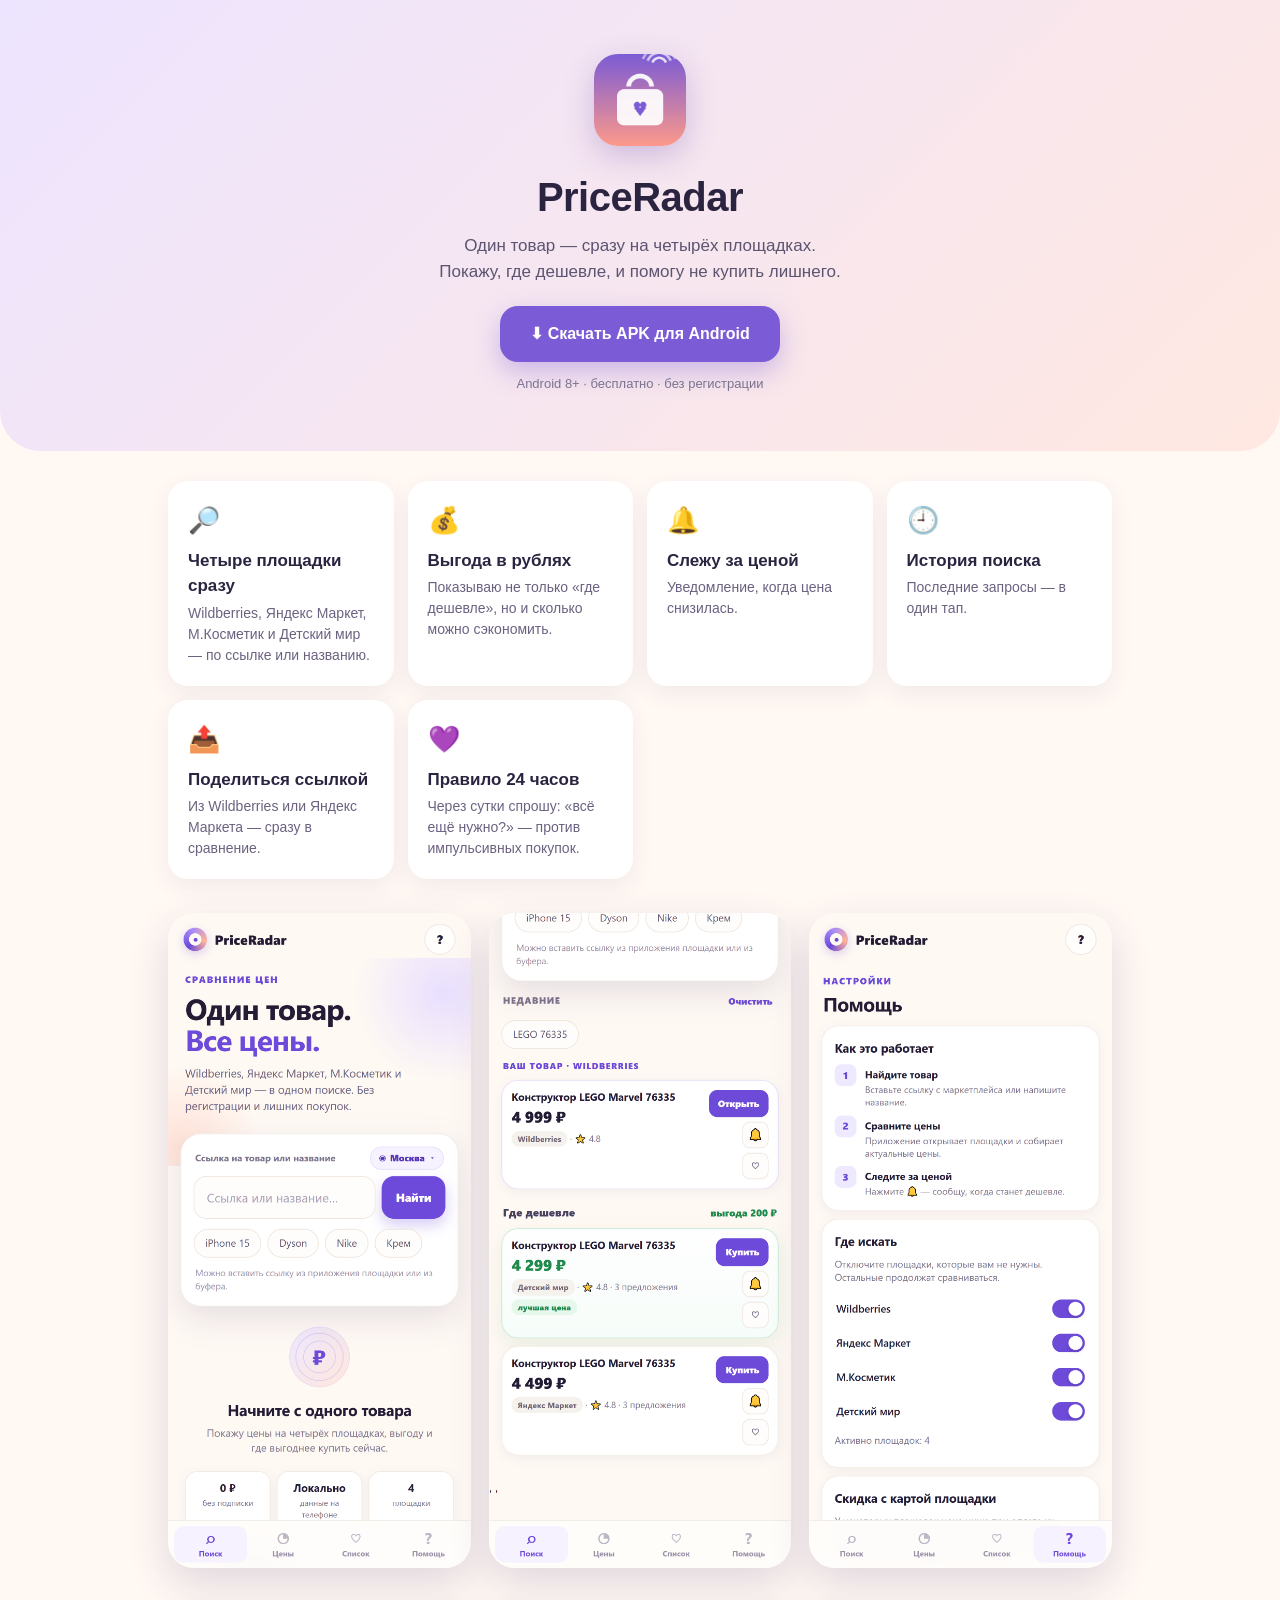
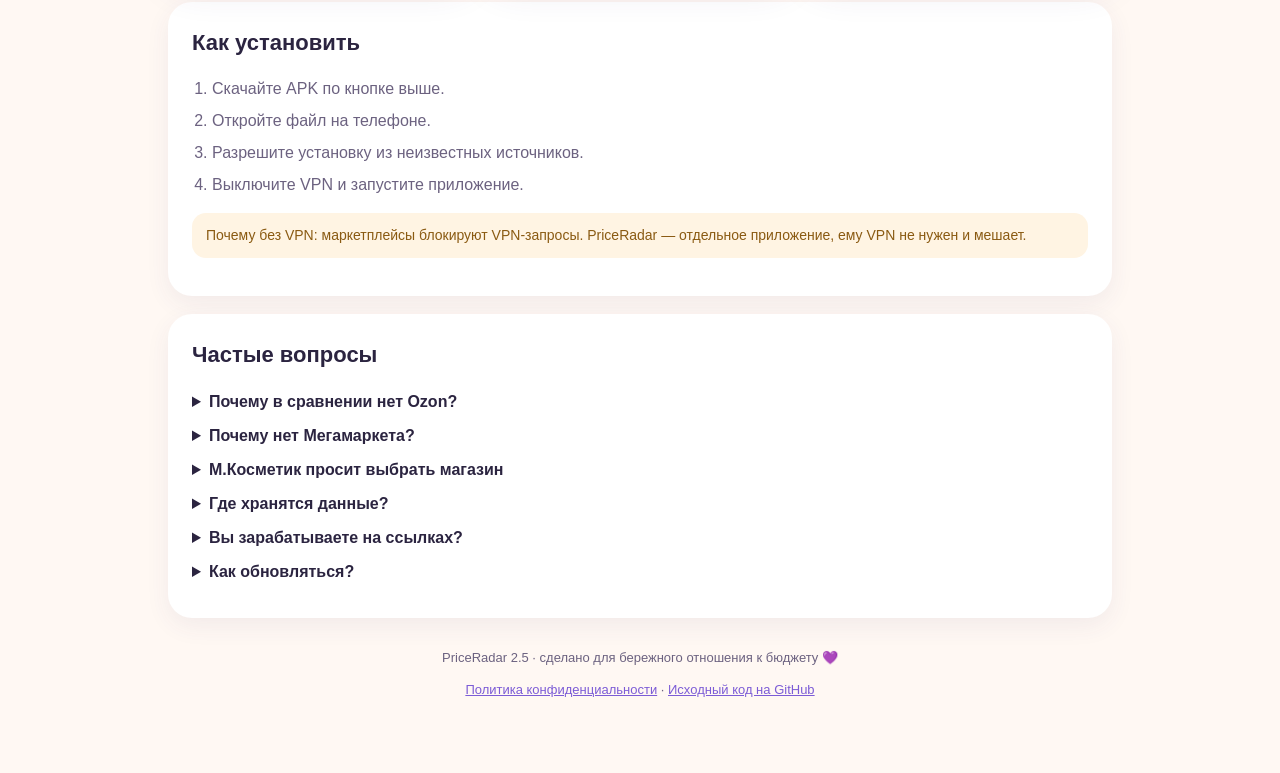
==== commit f3970793: "PriceRadar 2.5: цена как на площадке, выбор площадок" ====
--- a/docs/index.html
+++ b/docs/index.html
@@ -60,7 +60,7 @@
     </section>
 
     <footer>
-      <p>PriceRadar 2.4 · сделано для бережного отношения к бюджету 💜</p>
+      <p>PriceRadar 2.5 · сделано для бережного отношения к бюджету 💜</p>
       <p><a href="privacy.html">Политика конфиденциальности</a> · <a href="https://github.com/luckyvoron-tech/priceradar">Исходный код на GitHub</a></p>
     </footer>
   </main>
